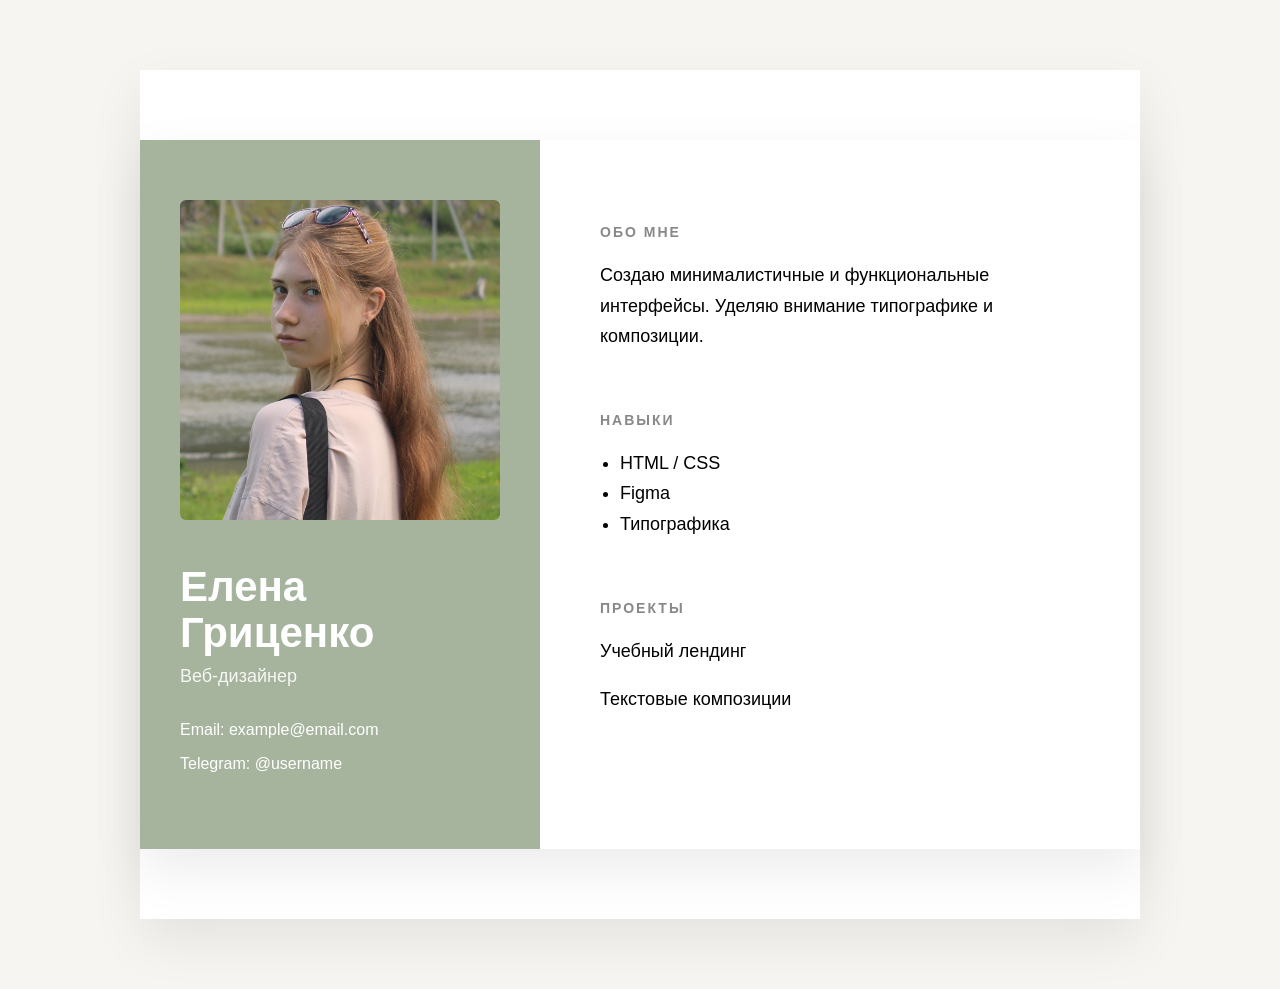
==== index.html @ f0cf9325 "initial commit" ====
<!DOCTYPE html>
<html lang="ru">

<head>
    <meta charset="UTF-8">
    <title>Резюме — Елена</title>
    <style>
        body {
            margin: 0;
            font-family: "Helvetica Neue", Arial, sans-serif;
            background: #f6f5f2;
        }

        .container {
            max-width: 1000px;
            margin: 70px auto;
            display: flex;
            background: white;
            box-shadow: 0 20px 50px rgba(0, 0, 0, 0.08);
        }

        /* Левая колонка */
        .left {
            width: 40%;
            background: #a6b49e;
            /* акцентный цвет */
            color: white;
            padding: 60px 40px;
            display: flex;
            flex-direction: column;
            justify-content: space-between;
        }

        .photo {
            width: 100%;
            height: 320px;
            object-fit: cover;
            border-radius: 6px;
            margin-bottom: 40px;
        }

        .name {
            font-size: 42px;
            margin: 0;
            line-height: 1.1;
        }

        .role {
            font-size: 18px;
            margin-top: 10px;
            opacity: 0.9;
        }

        /* Правая колонка */
        .right {
            width: 60%;
            padding: 70px 60px;
        }

        .section {
            margin-bottom: 60px;
        }

        .section h3 {
            font-size: 14px;
            text-transform: uppercase;
            letter-spacing: 2px;
            color: #888;
            margin-bottom: 20px;
        }

        .section p,
        .section li {
            font-size: 18px;
            line-height: 1.7;
        }

        ul {
            padding-left: 20px;
        }
    </style>
    <!-- <link rel="stylesheet" href="style.css"> -->
</head>

<body>

    <body>

        <div class="container">

            <div class="container">

                <div class="left">
                    <div>
                        <img src="./assets/photo1.jpg" alt="Фото Елены" class="photo">
                        <h1 class="name">Елена Гриценко</h1>
                        <p class="role">Веб-дизайнер</p>
                    </div>

                    <div>
                        <p>Email: example@email.com</p>
                        <p>Telegram: @username</p>
                    </div>
                </div>

                <div class="right">

                    <div class="section">
                        <h3>Обо мне</h3>
                        <p>
                            Создаю минималистичные и функциональные интерфейсы.
                            Уделяю внимание типографике и композиции.
                        </p>
                    </div>

                    <div class="section">
                        <h3>Навыки</h3>
                        <ul>
                            <li>HTML / CSS</li>
                            <li>Figma</li>
                            <li>Типографика</li>
                        </ul>
                    </div>

                    <div class="section">
                        <h3>Проекты</h3>
                        <p>Учебный лендинг</p>
                        <p>Текстовые композиции</p>
                    </div>

                </div>

            </div>
    </body>

</html>
---- style.css ----
body {
    margin: 0;
    font-family: "Helvetica Neue", Arial, sans-serif;
    background: #f6f5f2;
}

.container {
    max-width: 1000px;
    margin: 70px auto;
    display: flex;
    background: white;
    box-shadow: 0 20px 50px rgba(0,0,0,0.08);
}

/* Левая колонка */
.left {
    width: 40%;
    background: #a6b49e; /* акцентный цвет */
    color: white;
    padding: 60px 40px;
    display: flex;
    flex-direction: column;
    justify-content: space-between;
}

.photo {
    width: 100%;
    height: 320px;
    object-fit: cover;
    border-radius: 6px;
    margin-bottom: 40px;
}

.name {
    font-size: 42px;
    margin: 0;
    line-height: 1.1;
}

.role {
    font-size: 18px;
    margin-top: 10px;
    opacity: 0.9;
}

/* Правая колонка */
.right {
    width: 60%;
    padding: 70px 60px;
}

.section {
    margin-bottom: 60px;
}

.section h3 {
    font-size: 14px;
    text-transform: uppercase;
    letter-spacing: 2px;
    color: #888;
    margin-bottom: 20px;
}

.section p,
.section li {
    font-size: 18px;
    line-height: 1.7;
}

ul {
    padding-left: 20px;
}
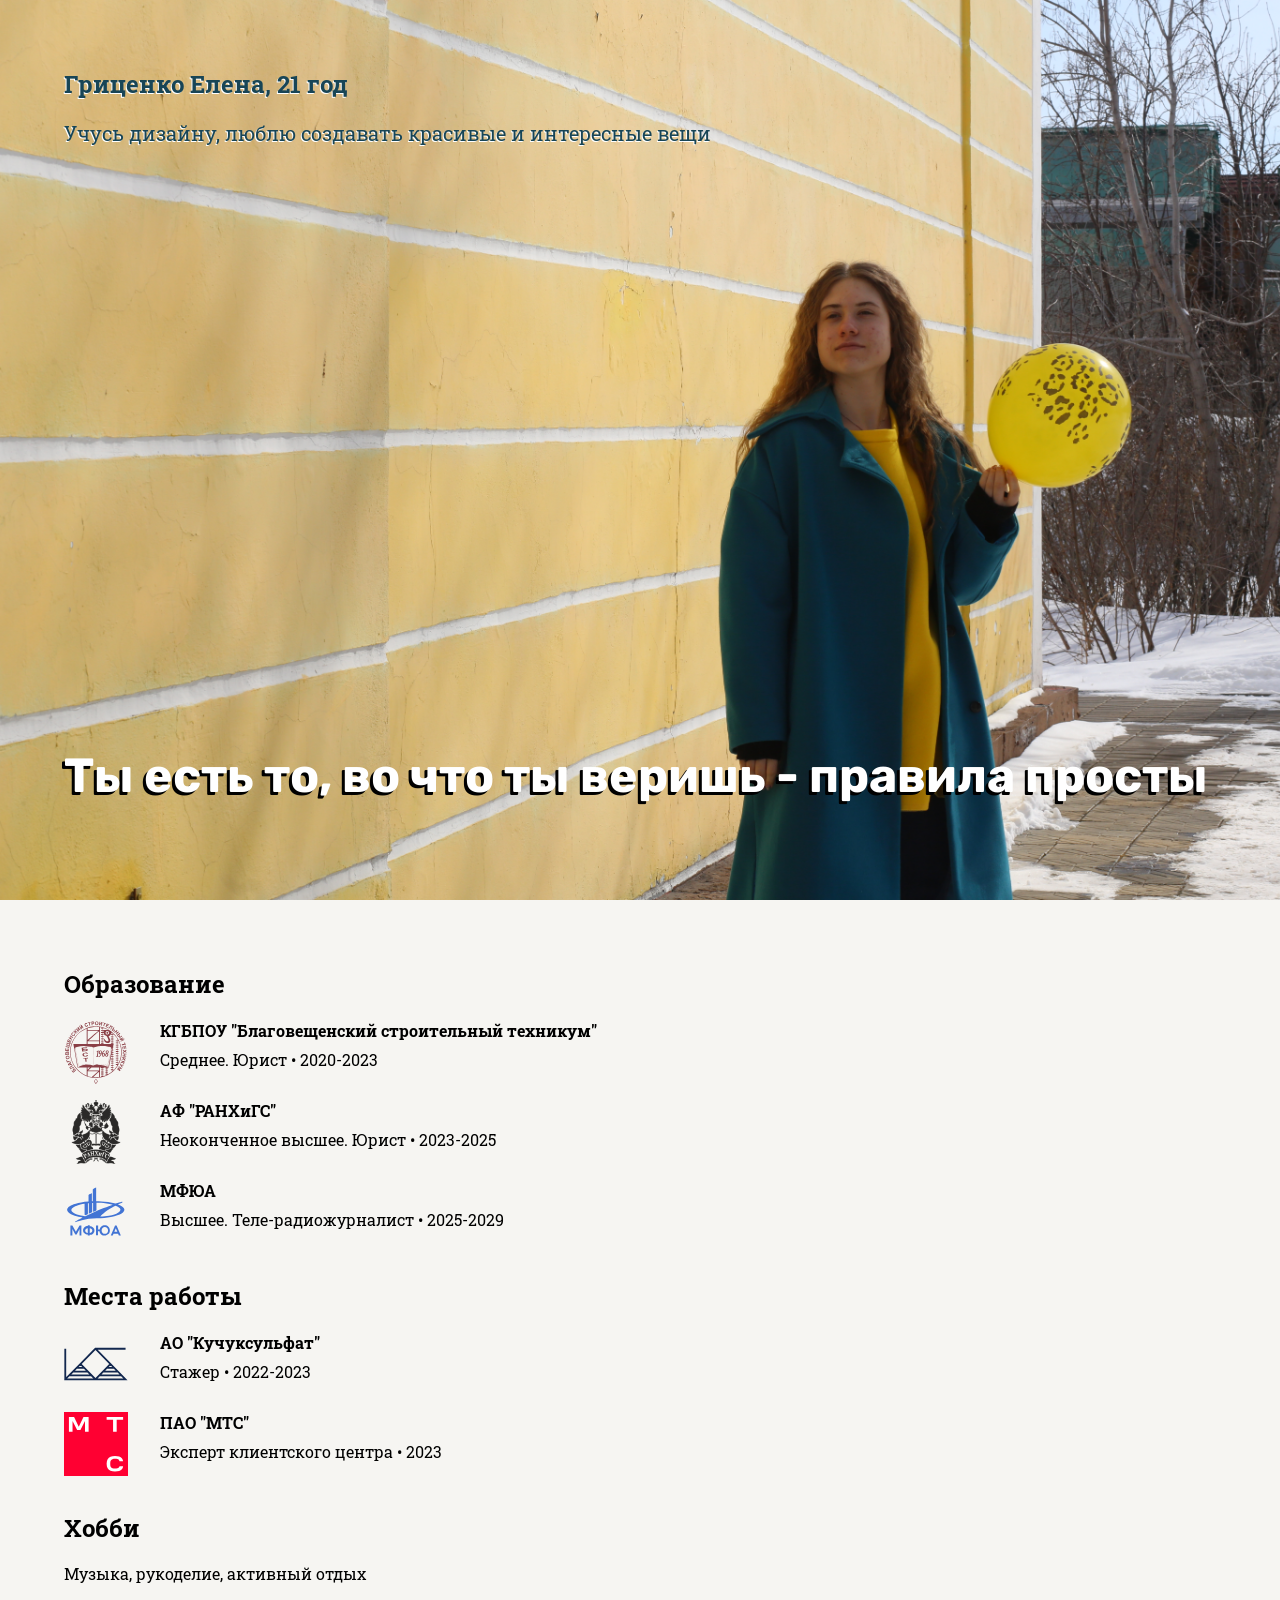
==== commit a681704a: "everything" ====
--- a/index.html
+++ b/index.html
@@ -4,133 +4,76 @@
 <head>
     <meta charset="UTF-8">
     <title>Резюме — Елена</title>
-    <style>
-        body {
-            margin: 0;
-            font-family: "Helvetica Neue", Arial, sans-serif;
-            background: #f6f5f2;
-        }
 
-        .container {
-            max-width: 1000px;
-            margin: 70px auto;
-            display: flex;
-            background: white;
-            box-shadow: 0 20px 50px rgba(0, 0, 0, 0.08);
-        }
-
-        /* Левая колонка */
-        .left {
-            width: 40%;
-            background: #a6b49e;
-            /* акцентный цвет */
-            color: white;
-            padding: 60px 40px;
-            display: flex;
-            flex-direction: column;
-            justify-content: space-between;
-        }
-
-        .photo {
-            width: 100%;
-            height: 320px;
-            object-fit: cover;
-            border-radius: 6px;
-            margin-bottom: 40px;
-        }
-
-        .name {
-            font-size: 42px;
-            margin: 0;
-            line-height: 1.1;
-        }
-
-        .role {
-            font-size: 18px;
-            margin-top: 10px;
-            opacity: 0.9;
-        }
-
-        /* Правая колонка */
-        .right {
-            width: 60%;
-            padding: 70px 60px;
-        }
-
-        .section {
-            margin-bottom: 60px;
-        }
-
-        .section h3 {
-            font-size: 14px;
-            text-transform: uppercase;
-            letter-spacing: 2px;
-            color: #888;
-            margin-bottom: 20px;
-        }
-
-        .section p,
-        .section li {
-            font-size: 18px;
-            line-height: 1.7;
-        }
-
-        ul {
-            padding-left: 20px;
-        }
-    </style>
-    <!-- <link rel="stylesheet" href="style.css"> -->
+    <link rel="stylesheet" href="./assets/style.css">
 </head>
 
 <body>
+    <div class="page hero">
+        <div class="hero-content">
+            <div class="summary">
+                <h2>Гриценко Елена, 21 год</h2>
+                <p>
+                    Учусь дизайну, люблю создавать красивые и интересные вещи
+                </p>
+            </div>
+            <div class="quote">
+                <h1>Ты есть то, во что ты веришь - правила просты</h1>
+            </div>
+        </div>
+    </div>
+    <div class="page">
 
-    <body>
+        <div class="page main">
+            <div class="main-content">
+                <h2>Образование</h2>
+                <div class="place">
+                    <img class="logo" src="assets/bst.svg">
+                    <div class="info">
+                        <div class="info-name">КГБПОУ "Благовещенский строительный техникум"</div>
+                        <div class="info-time">Среднее. Юрист &#8226; 2020-2023</div>
 
-        <div class="container">
-
-            <div class="container">
-
-                <div class="left">
-                    <div>
-                        <img src="./assets/photo1.jpg" alt="Фото Елены" class="photo">
-                        <h1 class="name">Елена Гриценко</h1>
-                        <p class="role">Веб-дизайнер</p>
-                    </div>
-
-                    <div>
-                        <p>Email: example@email.com</p>
-                        <p>Telegram: @username</p>
                     </div>
                 </div>
+                <div class="place">
+                    <img class="logo" src="assets/ranepa.png">
+                    <div class="info">
+                        <div class="info-name">АФ "РАНХиГС"</div>
+                        <div class="info-time">Неоконченное высшее. Юрист &#8226; 2023-2025</div>
 
-                <div class="right">
+                    </div>
+                </div>
+                <div class="place">
+                    <img class="logo" src="assets/mfua.svg">
+                    <div class="info">
+                        <div class="info-name">МФЮА</div>
+                        <div class="info-time">Высшее. Теле-радиожурналист &#8226; 2025-2029</div>
 
-                    <div class="section">
-                        <h3>Обо мне</h3>
-                        <p>
-                            Создаю минималистичные и функциональные интерфейсы.
-                            Уделяю внимание типографике и композиции.
-                        </p>
                     </div>
+                </div>
+                <h2>Места работы</h2>
+                <div class="place">
+                    <img class="logo" src="assets/kuchuk.svg">
+                    <div class="info">
+                        <div class="info-name">АО "Кучуксульфат"</div>
+                        <div class="info-time">Стажер &#8226; 2022-2023</div>
 
-                    <div class="section">
-                        <h3>Навыки</h3>
-                        <ul>
-                            <li>HTML / CSS</li>
-                            <li>Figma</li>
-                            <li>Типографика</li>
-                        </ul>
                     </div>
+                </div>
+                <div class="place">
+                    <img class="logo" src="assets/mts.svg">
+                    <div class="info">
+                        <div class="info-name">ПАО "МТС"</div>
+                        <div class="info-time">Эксперт клиентского центра &#8226; 2023</div>
 
-                    <div class="section">
-                        <h3>Проекты</h3>
-                        <p>Учебный лендинг</p>
-                        <p>Текстовые композиции</p>
                     </div>
+                </div>
+                <h2>Хобби</h2>
+                <p>Музыка, рукоделие, активный отдых</p>
+            </div>
+        </div>
+    </div>
 
-                </div>
-
-            </div>
-    </body>
+</body>
 
 </html>
--- a/assets/style.css
+++ b/assets/style.css
@@ -0,0 +1,84 @@
+@import url('https://fonts.googleapis.com/css2?family=Roboto+Slab:wght@100..900&family=Rubik:ital,wght@0,300..900;1,300..900&display=swap');
+
+body {
+    margin: 0;
+    padding: 0;
+    font-family: "Roboto Slab", Arial, sans-serif;
+    background: #f6f5f2;
+}
+
+.page {
+    height: 100vh;
+    width: 100%;
+}
+
+.hero {
+    background: url("photo4.JPG") 80% 75% /cover;
+    display: flex;
+    flex-direction: column;
+    color: white;
+}
+
+.hero-content {
+    padding: 3rem 4rem 4rem 4rem;
+    flex: 1;
+    display: flex;
+    flex-direction: column;
+    justify-content: space-between;
+}
+
+.main {}
+
+.main-content {
+    padding: 3rem 4rem 4rem 4rem;
+
+}
+
+.summary {
+    color: #184556;
+}
+
+.summary h2 {
+    font-size: 1.5rem;
+    text-shadow: -1px 1px white;
+
+}
+
+.summary p {
+    font-size: 1.25rem;
+    text-shadow: -1px 1px white;
+
+}
+
+.quote {}
+
+.quote h1 {
+    font-family: "Rubik", Arial, sans-serif;
+    font-size: 3rem;
+    text-shadow: -3px 3px black;
+}
+
+.logo {
+    height: 4rem;
+    width: 4rem;
+}
+
+.place {
+    display: flex;
+    flex-direction: row;
+    gap: 2rem;
+    justify-items: center;
+    padding-bottom: 1rem;
+}
+
+.info {
+    display: flex;
+    flex-direction: column;
+    gap: 0.5rem;
+}
+
+.info-name {
+    font-weight: bold;
+}
+
+.info-time {}
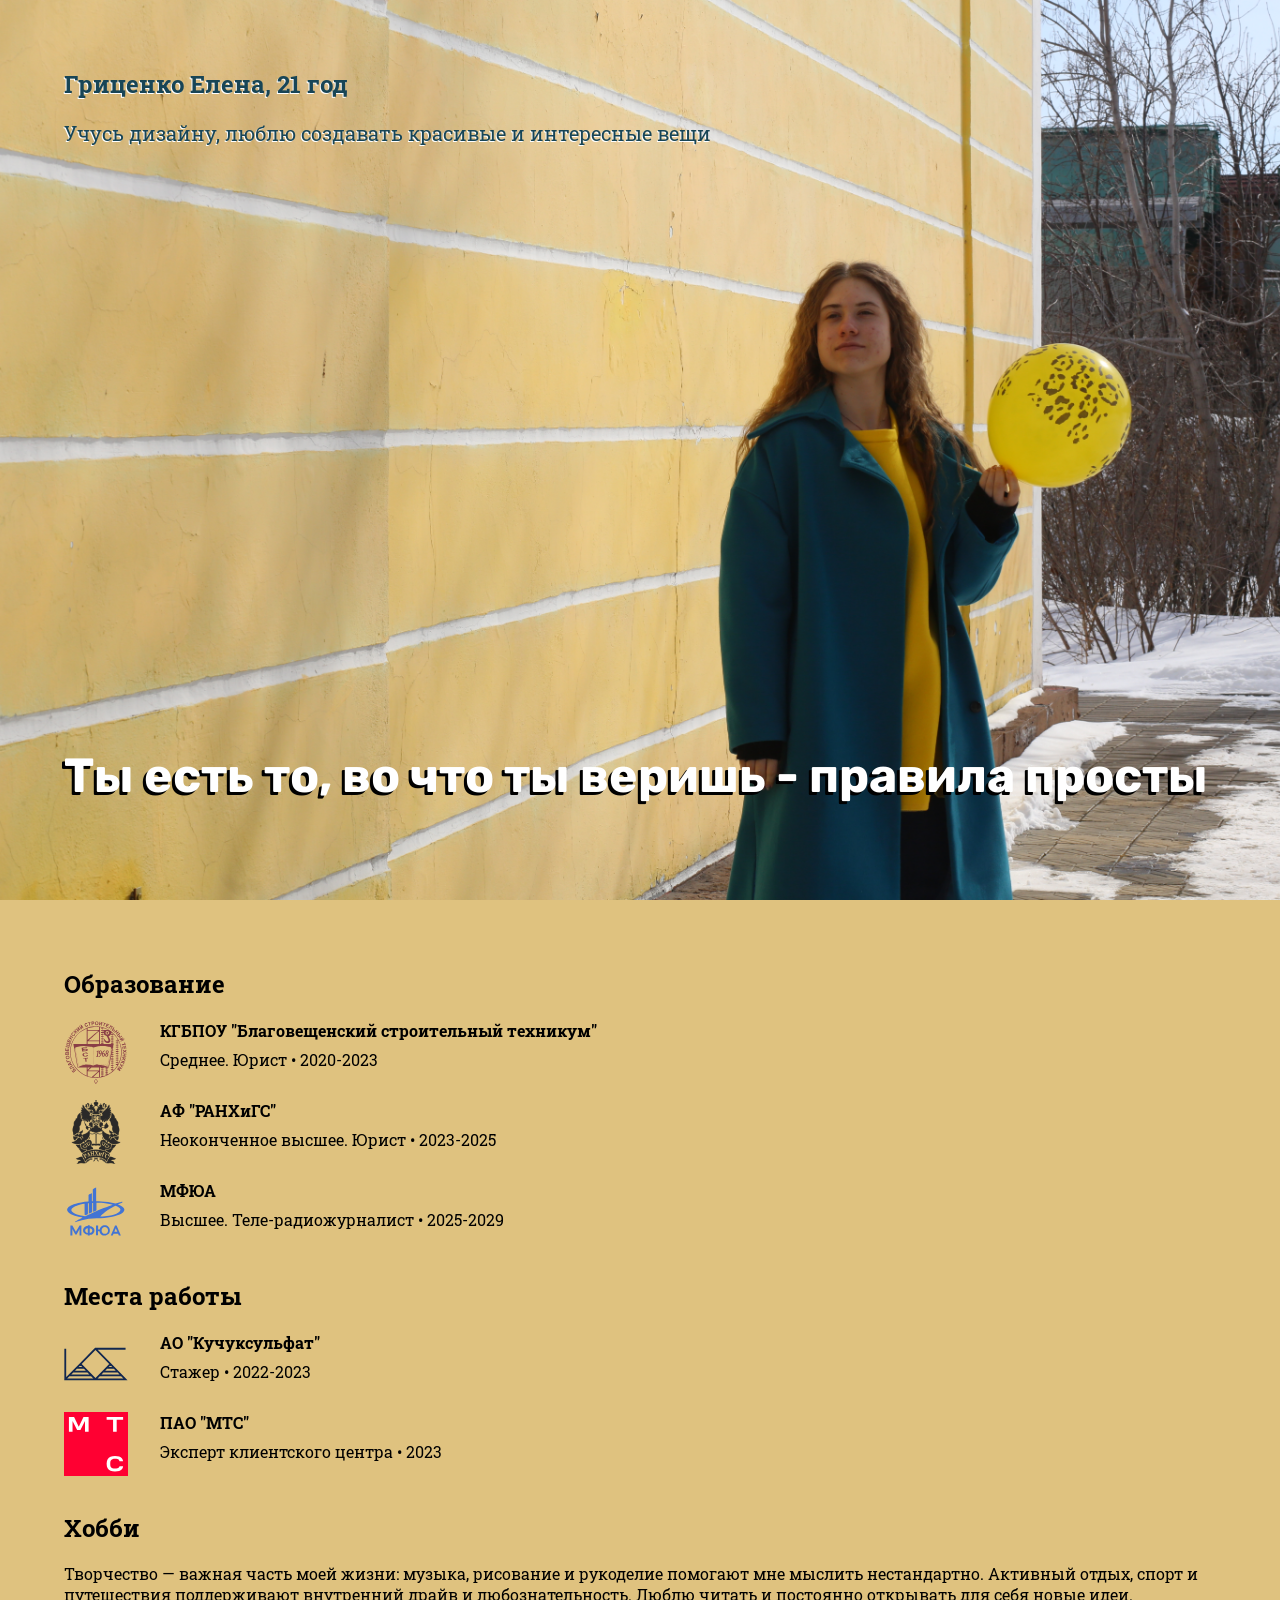
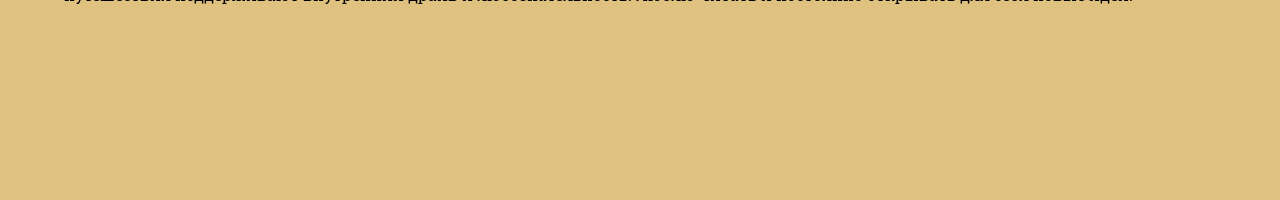
==== commit 4fcd7915: "text" ====
--- a/index.html
+++ b/index.html
@@ -69,7 +69,9 @@
                     </div>
                 </div>
                 <h2>Хобби</h2>
-                <p>Музыка, рукоделие, активный отдых</p>
+                <p>Творчество — важная часть моей жизни: музыка, рисование и рукоделие помогают мне мыслить
+                    нестандартно. Активный отдых, спорт и путешествия поддерживают внутренний драйв и любознательность.
+                    Люблю читать и постоянно открывать для себя новые идеи.</p>
             </div>
         </div>
     </div>
--- a/assets/style.css
+++ b/assets/style.css
@@ -4,7 +4,7 @@
     margin: 0;
     padding: 0;
     font-family: "Roboto Slab", Arial, sans-serif;
-    background: #f6f5f2;
+    background: #dfc27f;
 }
 
 .page {
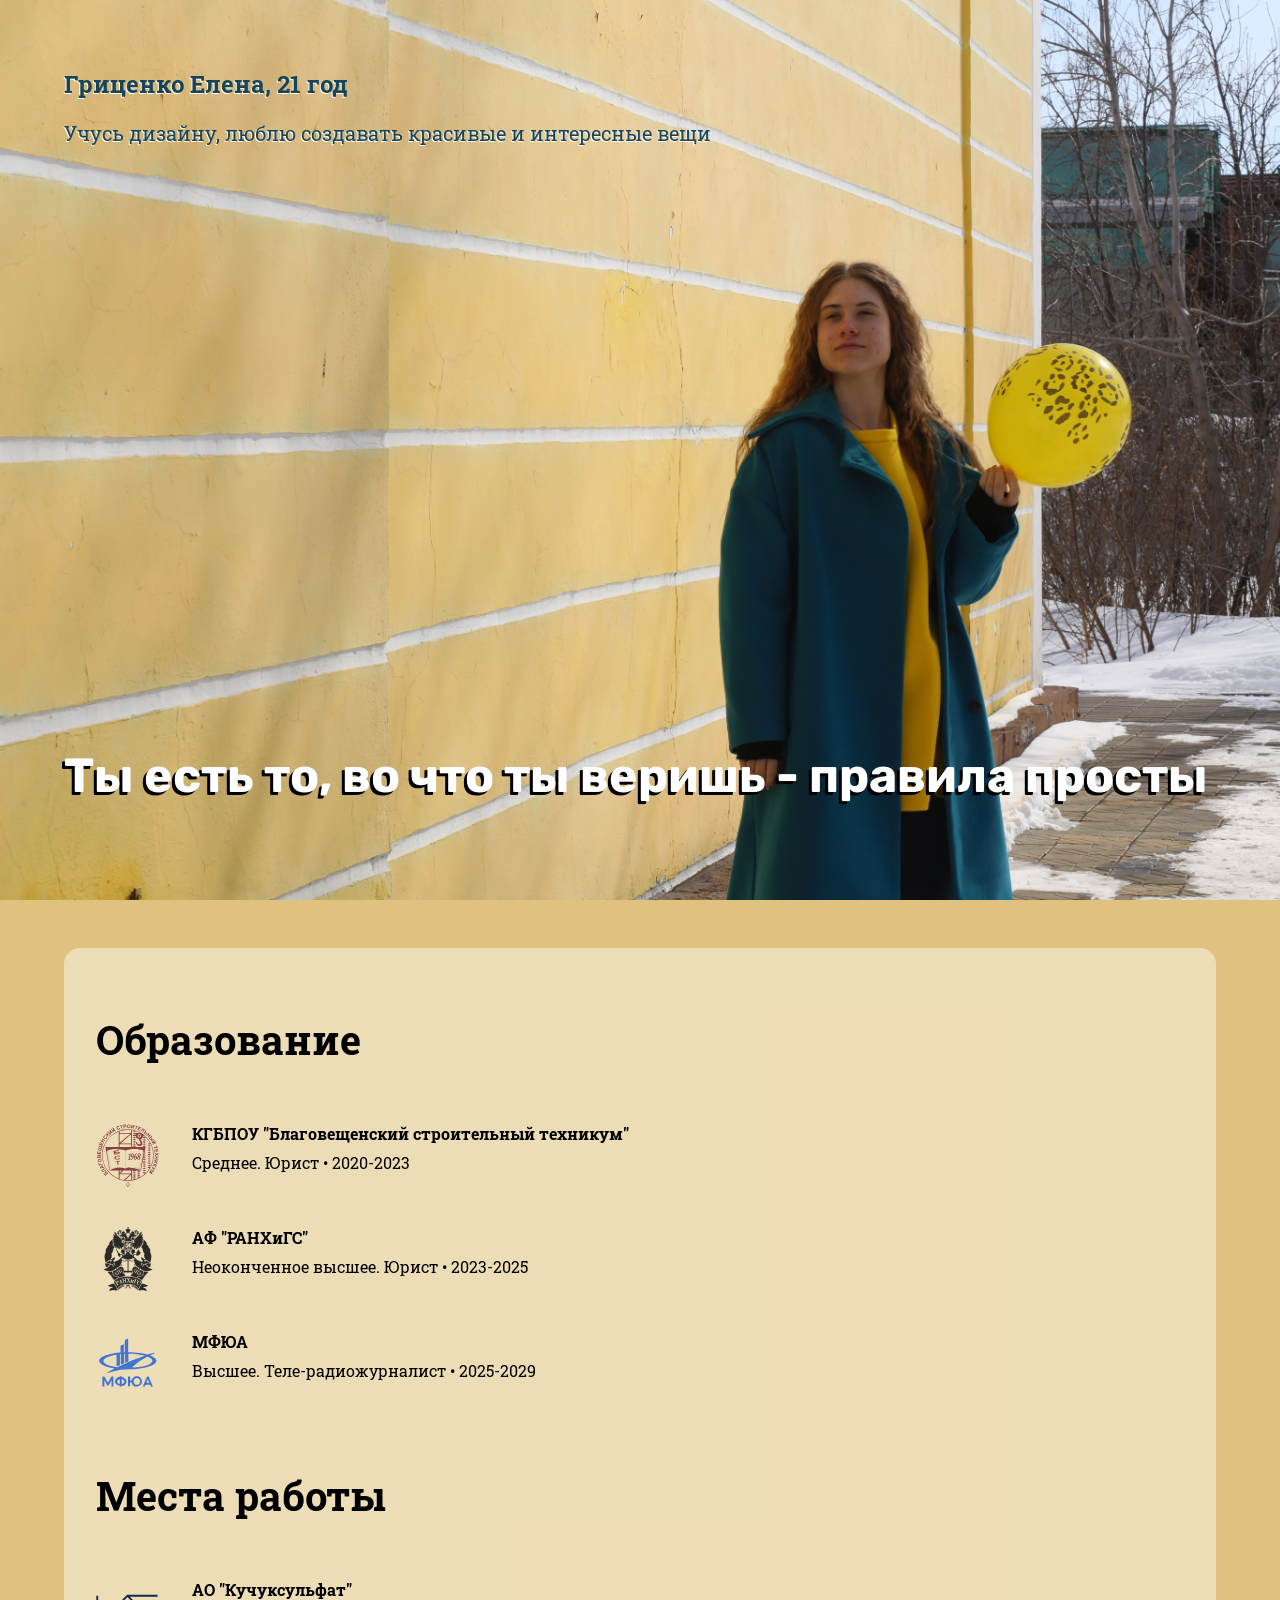
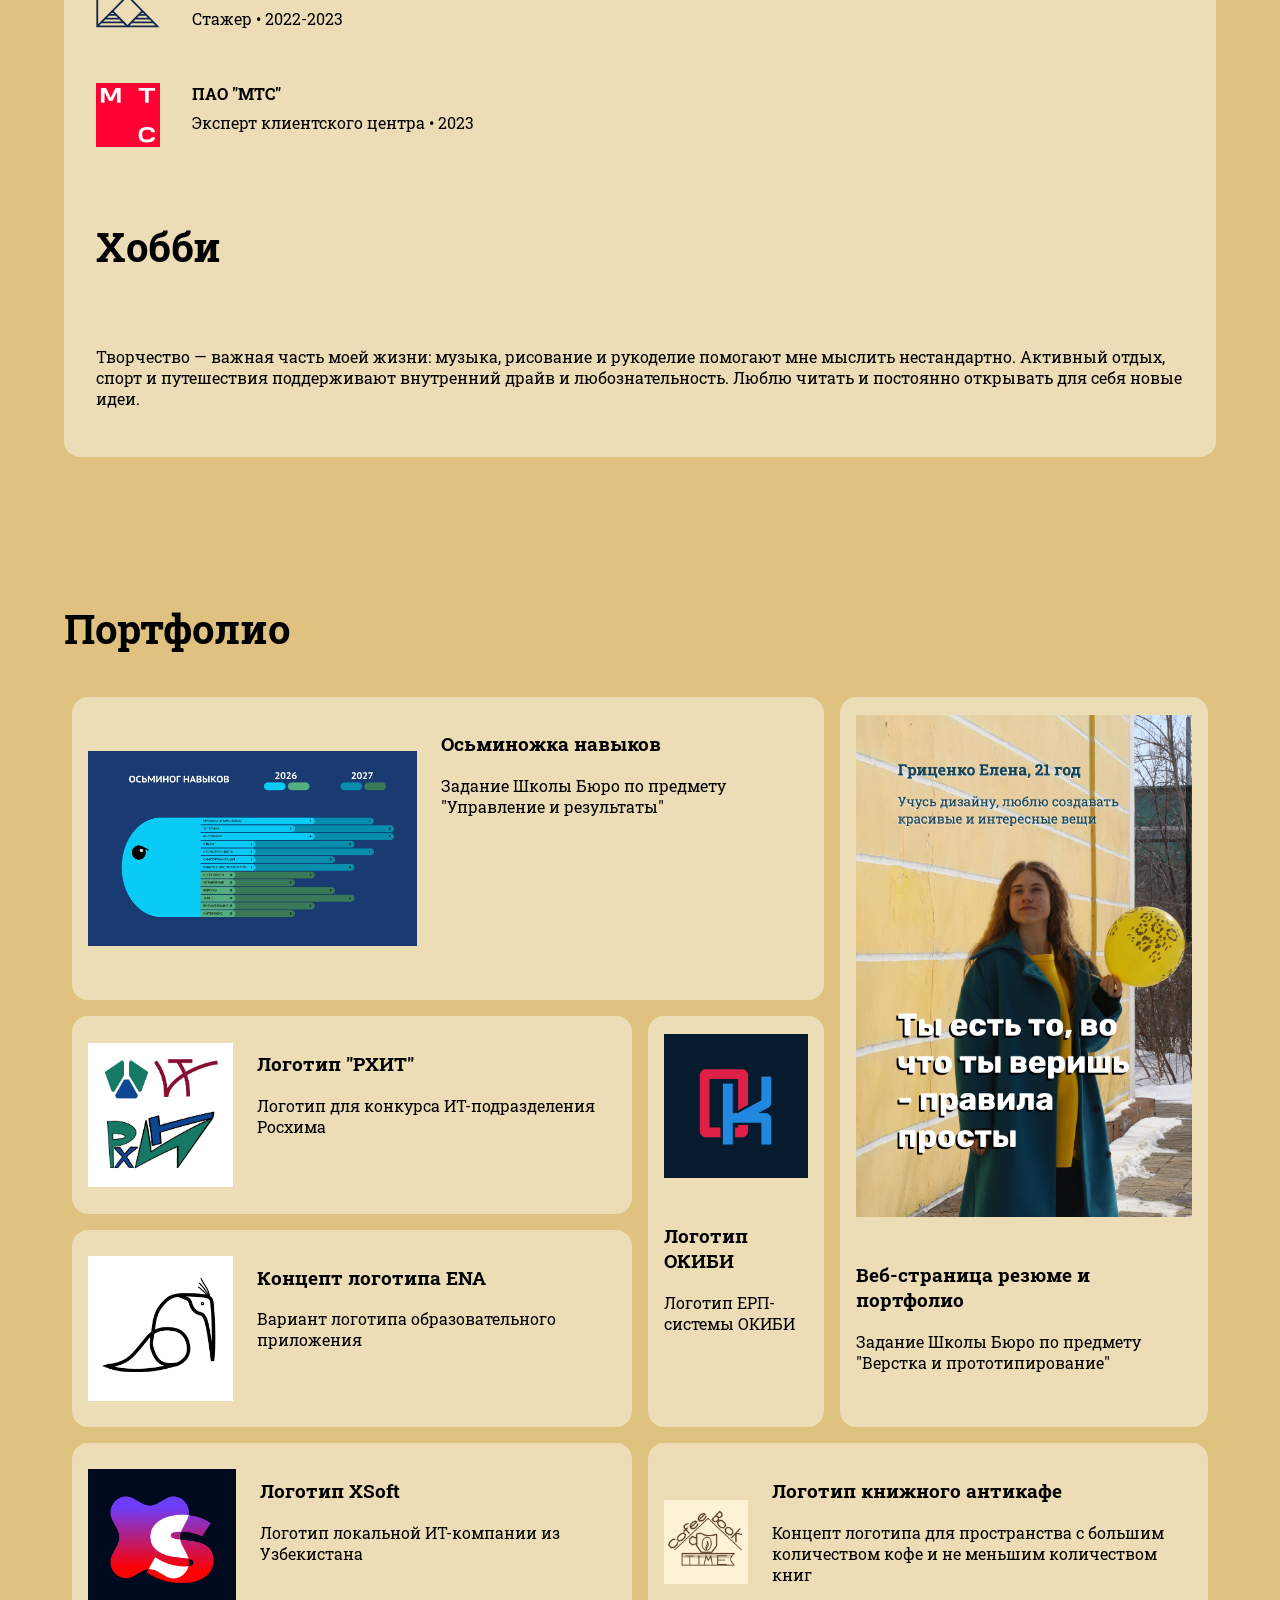
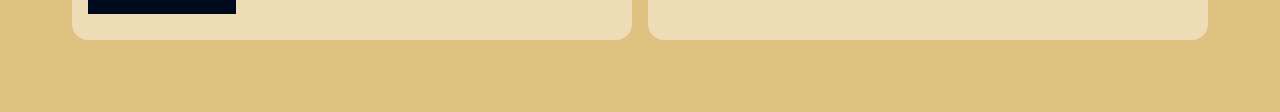
==== commit 72b75fde: "portfolio" ====
--- a/index.html
+++ b/index.html
@@ -4,7 +4,7 @@
 <head>
     <meta charset="UTF-8">
     <title>Резюме — Елена</title>
-
+    <meta name="viewport" content="width=device-width, initial-scale=1">
     <link rel="stylesheet" href="./assets/style.css">
 </head>
 
@@ -22,11 +22,11 @@
             </div>
         </div>
     </div>
-    <div class="page">
+    <div class="" id="about">
 
-        <div class="page main">
+        <div class="main">
             <div class="main-content">
-                <h2>Образование</h2>
+                <h2 id="education">Образование</h2>
                 <div class="place">
                     <img class="logo" src="assets/bst.svg">
                     <div class="info">
@@ -51,7 +51,7 @@
 
                     </div>
                 </div>
-                <h2>Места работы</h2>
+                <h2 id="work">Места работы</h2>
                 <div class="place">
                     <img class="logo" src="assets/kuchuk.svg">
                     <div class="info">
@@ -68,13 +68,86 @@
 
                     </div>
                 </div>
-                <h2>Хобби</h2>
+                <h2 id="hobby">Хобби</h2>
                 <p>Творчество — важная часть моей жизни: музыка, рисование и рукоделие помогают мне мыслить
                     нестандартно. Активный отдых, спорт и путешествия поддерживают внутренний драйв и любознательность.
                     Люблю читать и постоянно открывать для себя новые идеи.</p>
             </div>
         </div>
     </div>
+    <div class="portfolio" id="portfolio">
+        <h2>Портфолио</h2>
+        <div class="portfolio_container">
+            <div class="portfolio_case portfolio_case1">
+                <div class="img">
+                    <img class="portfolio_img" src="assets/octopus.jpg" alt="">
+                </div>
+                <div class="text">
+                    <h3>Осьминожка навыков</h3>
+                    <p>Задание Школы Бюро по предмету "Управление и результаты"</p>
+                </div>
+            </div>
+
+            <div class="portfolio_case portfolio_case2">
+                <div class="img">
+                    <img class="portfolio_img" src="assets/cv.png" alt="">
+                </div>
+                <div class="text">
+                    <h3>Веб-страница резюме и портфолио</h3>
+                    <p>Задание Школы Бюро по предмету "Верстка и прототипирование"</p>
+                </div>
+            </div>
+
+            <div class="portfolio_case portfolio_case3">
+                <div class="img">
+                    <img class="portfolio_img" src="assets/it.png" alt="">
+                </div>
+                <div class="text">
+                    <h3>Логотип "РХИТ"</h3>
+                    <p>Логотип для конкурса ИТ-подразделения Росхима</p>
+                </div>
+            </div>
+            <div class="portfolio_case portfolio_case4">
+                <div class="img">
+                    <img class="portfolio_img" src="assets/okibi.png" alt="">
+                </div>
+                <div class="text">
+                    <h3>Логотип ОКИБИ</h3>
+                    <p>Логотип ЕРП-системы ОКИБИ</p>
+                </div>
+            </div>
+
+            <div class="portfolio_case portfolio_case5">
+                <div class="img">
+                    <img class="portfolio_img" src="assets/ena.png" alt="">
+                </div>
+                <div class="text">
+
+                    <h3>Концепт логотипа ENA</h3>
+                    <p>Вариант логотипа образовательного приложения</p>
+                </div>
+            </div>
+            <div class="portfolio_case portfolio_case6">
+                <div class="img">
+                    <img class="portfolio_img" src="assets/xsoft.png" alt="">
+                </div>
+                <div class="text">
+                    <h3>Логотип XSoft</h3>
+                    <p>Логотип локальной ИТ-компании из Узбекистана</p>
+                </div>
+            </div>
+            <div class="portfolio_case portfolio_case7">
+                <div class="img">
+                    <img class="portfolio_img" src="assets/coffee.png" alt="">
+                </div>
+                <div class="text">
+                    <h3>Логотип книжного антикафе</h3>
+                    <p>Концепт логотипа для пространства с большим количеством кофе и не меньшим количеством книг</p>
+                </div>
+            </div>
+        </div>
+
+    </div>
 
 </body>
 
--- a/assets/style.css
+++ b/assets/style.css
@@ -1,4 +1,8 @@
 @import url('https://fonts.googleapis.com/css2?family=Roboto+Slab:wght@100..900&family=Rubik:ital,wght@0,300..900;1,300..900&display=swap');
+
+html {
+    font-size: 16px;
+}
 
 body {
     margin: 0;
@@ -8,11 +12,13 @@
 }
 
 .page {
+
+    width: 100%;
+}
+
+.hero {
     height: 100vh;
     width: 100%;
-}
-
-.hero {
     background: url("photo4.JPG") 80% 75% /cover;
     display: flex;
     flex-direction: column;
@@ -30,7 +36,14 @@
 .main {}
 
 .main-content {
-    padding: 3rem 4rem 4rem 4rem;
+    margin: 3rem 4rem 4rem 4rem;
+
+    display: flex;
+    flex-direction: column;
+    padding: 2rem;
+    background-color: rgba(255, 255, 255, 0.432);
+    border-radius: 1rem;
+    gap: 1.5rem;
 
 }
 
@@ -39,9 +52,13 @@
 }
 
 .summary h2 {
-    font-size: 1.5rem;
-    text-shadow: -1px 1px white;
-
+    font-size: 1.5rem !important;
+    text-shadow: -1px 1px white !important;
+
+}
+
+h2 {
+    font-size: 2.5rem;
 }
 
 .summary p {
@@ -81,4 +98,198 @@
     font-weight: bold;
 }
 
-.info-time {}+.info-time {}
+
+
+@media (max-width: 600px) {
+    .portfolio_container {
+        --col-count: 3;
+    }
+
+    .portfolio_case {
+        flex-direction: column !important;
+        grid-column: span 3 !important;
+    }
+
+    .portfolio_case1 {
+        grid-row: span 3 !important;
+    }
+
+    .portfolio_case2 {
+        grid-row: span 6 !important;
+    }
+
+    .portfolio_case3 {
+        grid-row: span 4 !important;
+    }
+
+    .portfolio_case4 {
+        grid-row: span 4 !important;
+    }
+
+    .portfolio_case5 {
+
+        grid-row: span 4 !important;
+    }
+
+    .portfolio_case6 {
+
+        grid-row: span 4 !important;
+    }
+
+    .portfolio_case7 {
+        grid-row: span 4 !important;
+    }
+}
+
+@media (min-width: 600px) and (max-width: 1200px) {
+    .portfolio_container {
+        --col-count: 8;
+    }
+
+    .portfolio_case {
+        /*flex-direction: column !important;*/
+        /*grid-column: span 3 !important;*/
+    }
+
+    .portfolio_case1 {
+        grid-column: span 8 !important;
+        grid-row: span 3 !important;
+    }
+
+    .portfolio_case2 {
+        grid-column: span 3 !important;
+        grid-row: span 7 !important;
+    }
+
+    .portfolio_case5 {
+        grid-row: span 2 !important;
+        grid-column: span 5 !important;
+        flex-direction: row !important;
+    }
+
+    .portfolio_case6 {
+
+        grid-row: span 2 !important;
+        grid-column: span 4 !important;
+        flex-direction: row !important;
+    }
+
+    .portfolio_case3 {
+
+        grid-row: span 4 !important;
+        grid-column: span 2 !important;
+        flex-direction: column !important;
+    }
+
+    .portfolio_case4 {
+
+        grid-row: span 5 !important;
+        grid-column: span 3 !important;
+        flex-direction: column !important;
+    }
+
+    .portfolio_case7 {
+
+        grid-row: span 2 !important;
+        grid-column: span 4 !important;
+        flex-direction: row !important;
+    }
+}
+
+@media (min-width: 1200px) {
+    .portfolio_container {
+        --col-count: 12;
+    }
+}
+
+.portfolio {
+    padding: 3rem 4rem 4rem 4rem;
+}
+
+.portfolio_container {
+    --col-size: calc(100vw / var(--col-count));
+    grid-template-columns: repeat(var(--col-count), 1fr);
+    grid-auto-rows: calc(var(--col-size));
+    display: grid;
+}
+
+.portfolio_case {
+    display: flex;
+    flex-direction: column;
+    margin: 0.5rem;
+    padding: 1rem;
+    background-color: rgba(255, 255, 255, 0.432);
+    border-radius: 1rem;
+    gap: 1.5rem;
+}
+
+.portfolio_img {
+    width: 100%;
+    height: 100%;
+
+    object-fit: contain;
+    flex-shrink: 0;
+}
+
+img {
+    flex-shrink: 0;
+}
+
+.portfolio_case1 {
+    grid-column: span 8;
+    grid-row: span 3;
+    display: flex;
+    flex-direction: row;
+}
+
+.portfolio_case2 {
+    grid-column: span 4;
+    grid-row: span 7;
+}
+
+.portfolio_case3 {
+    grid-column: span 6;
+    grid-row: span 2;
+
+    flex-direction: row;
+}
+
+.portfolio_case4 {
+    grid-column: span 2;
+    grid-row: span 4;
+
+}
+
+.portfolio_case5 {
+    grid-column: span 6;
+    grid-row: span 2;
+
+    flex-direction: row;
+}
+
+.portfolio_case6 {
+    grid-column: span 6;
+    grid-row: span 2;
+
+    flex-direction: row;
+}
+
+.portfolio_case7 {
+    grid-column: span 6;
+    grid-row: span 2;
+
+    flex-direction: row;
+}
+
+.text {
+
+    min-width: 0;
+    overflow-wrap: break-word;
+}
+
+.text * {
+    /* text-overflow: clip; */
+
+    word-wrap: break-word;
+}
